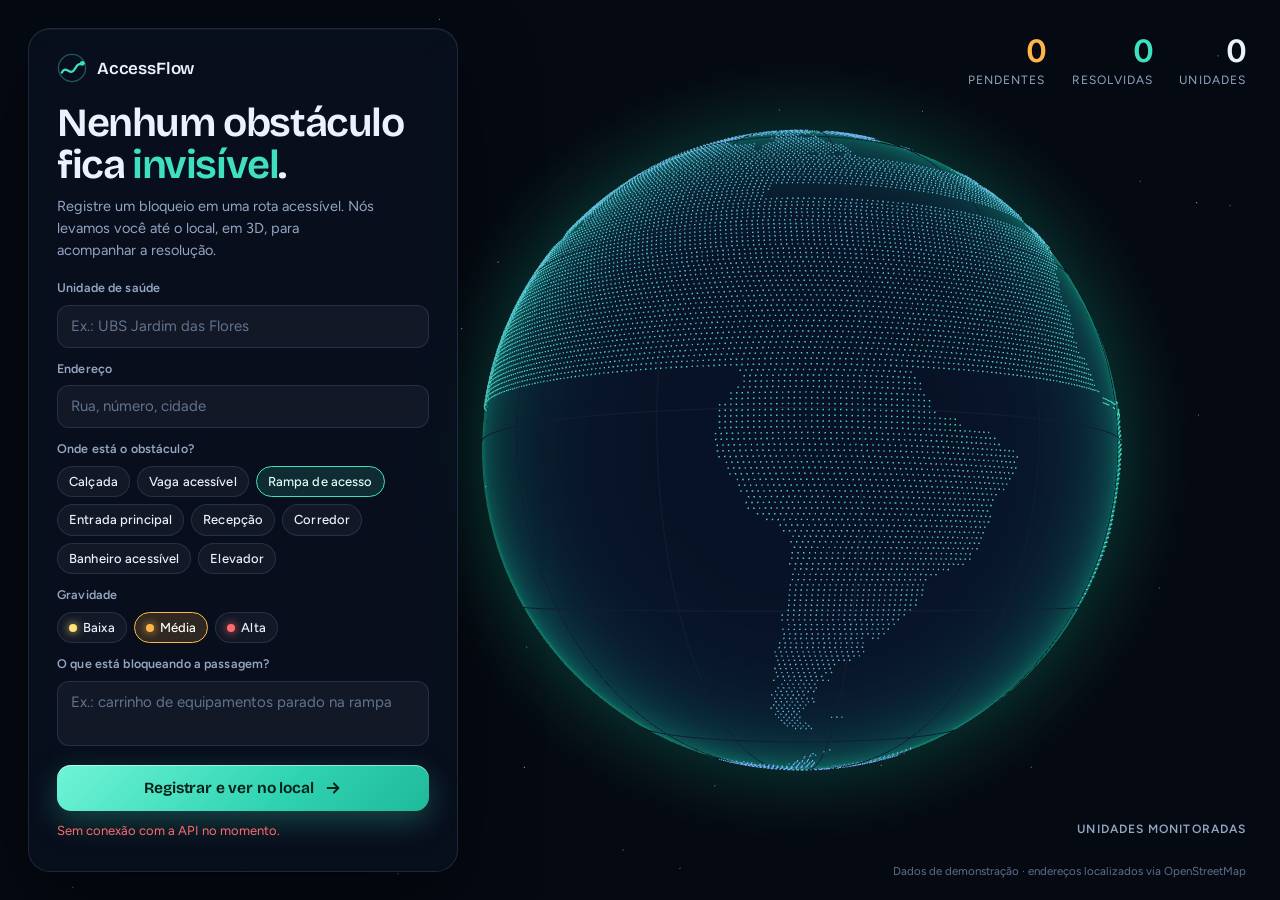
==== frontend/site/index.html @ aca82480 "Frontend 3D: globo com zoom no endereco e gemeo digital do local API ganha endereco, coordenadas, tr" ====
<!doctype html>
<html lang="pt-BR">
<head>
  <meta charset="utf-8">
  <meta name="viewport" content="width=device-width, initial-scale=1">
  <title>AccessFlow · Monitoramento de acessibilidade</title>
  <meta name="description" content="Registre obstáculos em rotas acessíveis de unidades de saúde e acompanhe a resolução em um gêmeo digital 3D.">
  <meta name="theme-color" content="#050912">
  <link rel="icon" href="data:image/svg+xml,%3Csvg xmlns='http://www.w3.org/2000/svg' viewBox='0 0 32 32'%3E%3Crect width='32' height='32' rx='8' fill='%23050912'/%3E%3Cpath d='M5 21c5-9 9 5 14-4s6-3 8-6' fill='none' stroke='%233fe0c0' stroke-width='2.6' stroke-linecap='round'/%3E%3Ccircle cx='27' cy='11' r='2.6' fill='%233fe0c0'/%3E%3C/svg%3E">
  <link rel="preload" href="fonts/bricolage.woff2" as="font" type="font/woff2" crossorigin>
  <link rel="stylesheet" href="styles.css">
</head>
<body>
  <canvas id="gl" aria-hidden="true"></canvas>
  <div id="labels"></div>
  <div id="tip" role="status" hidden></div>
  <div id="veil" aria-live="polite"><p id="veil-text"></p></div>

  <main>
    <!-- ============ VISÃO 1: GLOBO ============ -->
    <section id="view-globe" class="view" aria-label="Registro de ocorrências">
      <div class="panel intake">
        <div class="brand">
          <svg viewBox="0 0 32 32" width="30" height="30" aria-hidden="true">
            <circle cx="16" cy="16" r="14.5" fill="none" stroke="currentColor" stroke-width="1.5" opacity=".35"/>
            <path d="M5 21c5-9 9 5 14-4s6-3 8-6" fill="none" stroke="currentColor" stroke-width="2.4" stroke-linecap="round"/>
            <circle cx="27" cy="11" r="2.6" fill="currentColor"/>
          </svg>
          <span>AccessFlow</span>
        </div>

        <h1>Nenhum obstáculo fica <em>invisível</em>.</h1>
        <p class="lead">Registre um bloqueio em uma rota acessível. Nós levamos você até o local, em 3D, para acompanhar a resolução.</p>

        <form id="form" novalidate>
          <div class="field">
            <label for="f-local">Unidade de saúde</label>
            <input id="f-local" name="local" required maxlength="80" autocomplete="off" placeholder="Ex.: UBS Jardim das Flores" list="locais-conhecidos">
            <datalist id="locais-conhecidos"></datalist>
          </div>
          <div class="field">
            <label for="f-endereco">Endereço</label>
            <input id="f-endereco" name="endereco" required maxlength="160" autocomplete="off" placeholder="Rua, número, cidade">
          </div>

          <fieldset class="field">
            <legend>Onde está o obstáculo?</legend>
            <div class="chips" id="chips-trecho"></div>
          </fieldset>

          <fieldset class="field">
            <legend>Gravidade</legend>
            <div class="chips sev">
              <label><input type="radio" name="gravidade" value="baixa"><span data-sev="baixa">Baixa</span></label>
              <label><input type="radio" name="gravidade" value="media" checked><span data-sev="media">Média</span></label>
              <label><input type="radio" name="gravidade" value="alta"><span data-sev="alta">Alta</span></label>
            </div>
          </fieldset>

          <div class="field">
            <label for="f-desc">O que está bloqueando a passagem?</label>
            <textarea id="f-desc" name="descricao" required maxlength="400" rows="2" placeholder="Ex.: carrinho de equipamentos parado na rampa"></textarea>
          </div>

          <button class="cta" type="submit">
            <span>Registrar e ver no local</span>
            <svg viewBox="0 0 20 20" width="18" height="18" aria-hidden="true"><path d="M4 10h11M11 5l5 5-5 5" fill="none" stroke="currentColor" stroke-width="2" stroke-linecap="round" stroke-linejoin="round"/></svg>
          </button>
          <p id="form-status" role="status" aria-live="polite"></p>
        </form>
      </div>

      <div class="stats" aria-label="Resumo">
        <div><b id="st-pend">0</b><span>pendentes</span></div>
        <div><b id="st-res">0</b><span>resolvidas</span></div>
        <div><b id="st-loc">0</b><span>unidades</span></div>
      </div>

      <nav class="places" aria-label="Unidades monitoradas">
        <h2>Unidades monitoradas</h2>
        <ul id="places-list"></ul>
      </nav>

      <p class="foot">Dados de demonstração · endereços localizados via OpenStreetMap</p>
    </section>

    <!-- ============ VISÃO 2: GÊMEO DIGITAL ============ -->
    <section id="view-twin" class="view" aria-label="Gêmeo digital do local" hidden>
      <header class="twin-top">
        <button id="back" class="ghost" type="button">
          <svg viewBox="0 0 20 20" width="16" height="16" aria-hidden="true"><path d="M16 10H5M9 5l-5 5 5 5" fill="none" stroke="currentColor" stroke-width="2" stroke-linecap="round" stroke-linejoin="round"/></svg>
          Globo
        </button>
        <div class="twin-title">
          <span class="eyebrow">Gêmeo digital</span>
          <h2 id="tw-name"></h2>
          <p id="tw-addr"></p>
        </div>
      </header>

      <aside class="panel twin-side">
        <div class="counters">
          <div class="c-pend"><b id="tw-pend">0</b><span>pendentes</span></div>
          <div class="c-res"><b id="tw-res">0</b><span>resolvidas</span></div>
        </div>
        <div class="route-state" id="tw-route"></div>
        <h3>Ocorrências neste local</h3>
        <ul id="tw-list"></ul>
        <div id="tw-detail" hidden></div>
      </aside>

      <p class="hint">Arraste para girar · role para aproximar · clique em um marcador</p>
    </section>
  </main>

  <noscript><p style="padding:2rem;color:#fff">O AccessFlow precisa de JavaScript para exibir o mapa 3D.</p></noscript>
  <script type="module" src="app.js"></script>
</body>
</html>
---- frontend/site/styles.css ----
@font-face { font-family: "Bricolage"; src: url("fonts/bricolage.woff2") format("woff2"); font-weight: 200 800; font-display: swap; }
@font-face { font-family: "Figtree"; src: url("fonts/figtree.woff2") format("woff2"); font-weight: 300 900; font-display: swap; }

:root {
  --bg: #050912;
  --panel: rgba(10, 17, 32, .74);
  --line: rgba(150, 180, 230, .16);
  --text: #ecf2fb;
  --muted: #93a6c2;
  --teal: #3fe0c0;
  --amber: #ffb648;
  --red: #ff6b6b;
  --yellow: #ffe27a;
  --display: "Bricolage", "Segoe UI", system-ui, sans-serif;
  --body: "Figtree", "Segoe UI", system-ui, sans-serif;
}

* { box-sizing: border-box; }
html, body { height: 100%; margin: 0; }
body { background: var(--bg); color: var(--text); font: 15px/1.5 var(--body); overflow: hidden; -webkit-font-smoothing: antialiased; }
[hidden] { display: none !important; }

#gl { position: fixed; inset: 0; width: 100%; height: 100%; display: block; touch-action: none; cursor: grab; }
#gl.grabbing { cursor: grabbing; }
#gl.pointing { cursor: pointer; }

.view { position: fixed; inset: 0; pointer-events: none; transition: opacity .5s ease; }
.view > * { pointer-events: auto; }
.view.leaving { opacity: 0; }

/* ---------- painel de vidro ---------- */
.panel {
  background: var(--panel);
  border: 1px solid var(--line);
  border-radius: 22px;
  backdrop-filter: blur(18px) saturate(1.3);
  -webkit-backdrop-filter: blur(18px) saturate(1.3);
  box-shadow: 0 30px 80px rgba(0, 0, 0, .45), inset 0 1px 0 rgba(255, 255, 255, .05);
}

.intake {
  position: absolute; left: 28px; top: 28px; bottom: 28px; width: min(430px, calc(100vw - 56px));
  padding: 24px 28px 18px; overflow-y: auto; scrollbar-width: thin; scrollbar-color: var(--line) transparent;
  animation: rise .8s cubic-bezier(.2, .8, .2, 1) both;
}
@keyframes rise { from { opacity: 0; transform: translateY(18px); } }

.brand { display: flex; align-items: center; gap: 10px; color: var(--teal); font: 600 17px var(--display); letter-spacing: -.01em; }
.brand span { color: var(--text); }

h1 { font: 650 clamp(30px, 3.3vw, 40px)/1.04 var(--display); letter-spacing: -.035em; margin: 20px 0 10px; text-wrap: balance; }
h1 em { font-style: normal; color: var(--teal); }
.lead { color: var(--muted); margin: 0 0 18px; max-width: 36ch; font-size: 14.5px; }

.field { border: 0; padding: 0; margin: 0 0 12px; min-width: 0; }
label, legend { display: block; padding: 0; font-size: 12.5px; font-weight: 600; color: var(--muted); margin-bottom: 7px; letter-spacing: .01em; }
input[type=text], input:not([type]), textarea {
  width: 100%; background: rgba(255, 255, 255, .045); border: 1px solid var(--line); border-radius: 12px;
  color: var(--text); font: inherit; padding: 9px 13px; outline: none; resize: none;
  transition: border-color .2s, background .2s, box-shadow .2s;
}
input::placeholder, textarea::placeholder { color: #62748f; }
input:focus-visible, textarea:focus-visible { border-color: var(--teal); background: rgba(63, 224, 192, .06); box-shadow: 0 0 0 3px rgba(63, 224, 192, .18); }
.invalid { border-color: var(--red) !important; }

.chips { display: flex; flex-wrap: wrap; gap: 7px; }
.chips label { margin: 0; cursor: pointer; }
.chips input { position: absolute; opacity: 0; pointer-events: none; }
.chips span {
  display: inline-flex; align-items: center; gap: 6px; padding: 5px 11px; border-radius: 999px; font-size: 13px; font-weight: 500;
  color: var(--text); background: rgba(255, 255, 255, .045); border: 1px solid var(--line); transition: all .18s;
}
.chips label:hover span { border-color: rgba(150, 180, 230, .4); }
.chips input:checked + span { background: rgba(63, 224, 192, .14); border-color: var(--teal); color: #d9fff6; }
.chips input:focus-visible + span { box-shadow: 0 0 0 3px rgba(63, 224, 192, .3); }
.sev span::before { content: ""; width: 8px; height: 8px; border-radius: 50%; background: var(--c); box-shadow: 0 0 10px var(--c); }
[data-sev=baixa] { --c: var(--yellow); } [data-sev=media] { --c: var(--amber); } [data-sev=alta] { --c: var(--red); }
.sev input:checked + span { background: color-mix(in srgb, var(--c) 16%, transparent); border-color: var(--c); color: #fff; }

.cta {
  width: 100%; margin-top: 6px; display: flex; align-items: center; justify-content: center; gap: 10px;
  padding: 14px 18px; border: 0; border-radius: 14px; cursor: pointer;
  font: 650 15.5px var(--display); letter-spacing: -.01em; color: #032019;
  background: linear-gradient(135deg, #6ff5d6, #2fd3b2 60%, #1fb99b);
  box-shadow: 0 10px 30px rgba(63, 224, 192, .28), inset 0 1px 0 rgba(255, 255, 255, .5);
  transition: transform .15s, box-shadow .2s, filter .2s;
}
.cta:hover { transform: translateY(-1px); box-shadow: 0 14px 38px rgba(63, 224, 192, .4), inset 0 1px 0 rgba(255, 255, 255, .5); }
.cta:active { transform: translateY(1px); }
.cta:focus-visible, .ghost:focus-visible, button:focus-visible { outline: 3px solid #fff; outline-offset: 2px; }
.cta[disabled] { filter: saturate(.3) brightness(.8); cursor: progress; }
.cta svg { transition: transform .2s; } .cta:hover svg { transform: translateX(3px); }
#form-status { min-height: 20px; margin: 10px 0 0; font-size: 13px; color: var(--muted); }
#form-status.err { color: var(--red); }

/* ---------- globo: resumo e unidades ---------- */
.stats { position: absolute; top: 34px; right: 34px; display: flex; gap: 26px; animation: rise 1s .15s both; }
.stats div { text-align: right; }
.stats b { display: block; font: 600 34px/1 var(--display); letter-spacing: -.03em; font-variant-numeric: tabular-nums; }
.stats span { font-size: 12px; color: var(--muted); text-transform: uppercase; letter-spacing: .09em; }
.stats div:first-child b { color: var(--amber); } .stats div:nth-child(2) b { color: var(--teal); }

.places { position: absolute; right: 34px; bottom: 54px; width: 270px; animation: rise 1s .3s both; }
.places h2 { font: 600 12px var(--body); color: var(--muted); text-transform: uppercase; letter-spacing: .09em; margin: 0 0 10px; text-align: right; }
.places ul { list-style: none; margin: 0; padding: 0; display: grid; gap: 7px; max-height: 42vh; overflow-y: auto; scrollbar-width: none; }
.places button {
  width: 100%; display: grid; grid-template-columns: 1fr auto; gap: 2px 10px; align-items: center; text-align: left;
  padding: 10px 13px; border-radius: 13px; cursor: pointer; color: var(--text); font: inherit;
  background: rgba(10, 17, 32, .6); border: 1px solid var(--line); backdrop-filter: blur(10px); transition: all .18s;
}
.places button:hover { border-color: var(--teal); transform: translateX(-3px); }
.places .nm { font-weight: 600; white-space: nowrap; overflow: hidden; text-overflow: ellipsis; }
.places .ad { grid-column: 1; font-size: 12px; color: var(--muted); white-space: nowrap; overflow: hidden; text-overflow: ellipsis; }
.places .bd { grid-row: 1 / span 2; grid-column: 2; font: 600 12px var(--body); padding: 3px 9px; border-radius: 999px; }
.bd.pend { background: rgba(255, 182, 72, .16); color: var(--amber); } .bd.ok { background: rgba(63, 224, 192, .14); color: var(--teal); }

.foot { position: absolute; right: 34px; bottom: 20px; margin: 0; font-size: 11.5px; color: #5d6f8a; }

#tip {
  position: fixed; z-index: 5; pointer-events: none; transform: translate(-50%, -140%); white-space: nowrap;
  background: rgba(10, 17, 32, .92); border: 1px solid var(--line); border-radius: 10px; padding: 6px 11px; font-size: 13px; font-weight: 600;
}

/* ---------- transição ---------- */
#veil { position: fixed; inset: 0; z-index: 20; display: grid; place-items: center; pointer-events: none; opacity: 0; transition: opacity .55s ease;
  background: radial-gradient(circle at 50% 50%, rgba(63, 224, 192, .18), transparent 55%), #050912; }
#veil.on { opacity: 1; }
#veil p { font: 600 clamp(20px, 3vw, 30px) var(--display); letter-spacing: -.02em; text-align: center; padding: 0 24px; }
#veil p small { display: block; margin-top: 8px; font: 500 14px var(--body); color: var(--muted); letter-spacing: 0; }

/* ---------- gêmeo digital ---------- */
.twin-top::before { content: ""; position: absolute; inset: -40px -120px -50px -40px; z-index: -1; background: radial-gradient(ellipse at 30% 40%, rgba(5, 9, 18, .8), transparent 70%); pointer-events: none; }
.twin-top { position: absolute; top: 26px; left: 28px; display: flex; align-items: flex-start; gap: 18px; }
.ghost {
  display: inline-flex; align-items: center; gap: 8px; padding: 10px 15px; border-radius: 12px; cursor: pointer;
  color: var(--text); font: 600 14px var(--body); background: var(--panel); border: 1px solid var(--line); backdrop-filter: blur(12px); transition: border-color .2s;
}
.ghost:hover { border-color: var(--teal); }
.eyebrow { font-size: 11.5px; font-weight: 700; color: var(--teal); text-transform: uppercase; letter-spacing: .14em; }
.twin-title h2 { font: 650 clamp(24px, 2.6vw, 34px)/1.05 var(--display); letter-spacing: -.03em; margin: 3px 0 4px; text-shadow: 0 2px 20px #050912; }
.twin-title p { margin: 0; color: var(--muted); font-size: 14px; text-shadow: 0 1px 10px #050912; }

.twin-side { position: absolute; right: 28px; top: 28px; bottom: 28px; width: min(360px, calc(100vw - 56px)); padding: 22px; overflow-y: auto; scrollbar-width: thin; scrollbar-color: var(--line) transparent; }
.counters { display: grid; grid-template-columns: 1fr 1fr; gap: 10px; }
.counters div { padding: 13px 15px; border-radius: 14px; border: 1px solid var(--line); background: rgba(255, 255, 255, .03); }
.counters b { display: block; font: 600 32px/1 var(--display); letter-spacing: -.03em; }
.counters span { font-size: 12px; color: var(--muted); }
.c-pend b { color: var(--amber); } .c-res b { color: var(--teal); }

.route-state { margin: 12px 0 20px; padding: 10px 13px; border-radius: 12px; font-size: 13.5px; font-weight: 600; display: flex; gap: 9px; align-items: center; }
.route-state::before { content: ""; width: 9px; height: 9px; border-radius: 50%; background: currentColor; box-shadow: 0 0 12px currentColor; flex: none; }
.route-state.blocked { color: var(--amber); background: rgba(255, 182, 72, .1); } .route-state.free { color: var(--teal); background: rgba(63, 224, 192, .1); }

.twin-side h3 { font: 600 12px var(--body); color: var(--muted); text-transform: uppercase; letter-spacing: .09em; margin: 0 0 10px; }
#tw-list { list-style: none; margin: 0; padding: 0; display: grid; gap: 8px; }
#tw-list button {
  width: 100%; text-align: left; display: grid; grid-template-columns: auto 1fr; gap: 3px 11px; align-items: center; padding: 11px 13px; border-radius: 13px;
  cursor: pointer; color: var(--text); font: inherit; background: rgba(255, 255, 255, .03); border: 1px solid var(--line); transition: all .18s;
}
#tw-list button:hover { border-color: rgba(150, 180, 230, .45); }
#tw-list button[aria-pressed=true] { border-color: var(--c); background: color-mix(in srgb, var(--c) 10%, transparent); }
#tw-list .dot { grid-row: 1 / span 2; width: 11px; height: 11px; border-radius: 50%; background: var(--c); box-shadow: 0 0 12px var(--c); }
#tw-list .z { font-weight: 650; } #tw-list .d { grid-column: 2; font-size: 13px; color: var(--muted); display: -webkit-box; -webkit-line-clamp: 1; -webkit-box-orient: vertical; overflow: hidden; }
#tw-list .done .z { text-decoration: line-through; text-decoration-color: rgba(63, 224, 192, .6); }

#tw-detail { margin-top: 16px; padding: 16px; border-radius: 16px; border: 1px solid var(--c, var(--line)); background: color-mix(in srgb, var(--c, #fff) 7%, transparent); animation: rise .35s both; }
#tw-detail h4 { font: 650 19px/1.15 var(--display); letter-spacing: -.02em; margin: 0 0 4px; }
#tw-detail .desc { margin: 0 0 14px; }
#tw-detail dl { display: grid; grid-template-columns: auto 1fr; gap: 6px 14px; margin: 0 0 14px; font-size: 13.5px; }
#tw-detail dt { color: var(--muted); } #tw-detail dd { margin: 0; font-weight: 600; }
.tag { display: inline-flex; align-items: center; gap: 6px; padding: 2px 9px; border-radius: 999px; font-size: 12px; font-weight: 700; background: color-mix(in srgb, var(--c) 18%, transparent); color: var(--c); }
.resolve { width: 100%; padding: 11px; border-radius: 12px; border: 1px solid var(--teal); background: rgba(63, 224, 192, .12); color: #d9fff6; font: 650 14px var(--display); cursor: pointer; transition: background .2s; }
.resolve:hover { background: rgba(63, 224, 192, .24); }

.hint { position: absolute; left: 28px; bottom: 20px; margin: 0; font-size: 12.5px; color: var(--muted); text-shadow: 0 1px 8px #050912; }

/* rótulos projetados sobre a cena 3D */
#labels { position: fixed; inset: 0; pointer-events: none; z-index: 3; overflow: hidden; }
#labels button {
  position: absolute; left: 0; top: 0; pointer-events: auto; cursor: pointer; white-space: nowrap; will-change: transform;
  display: inline-flex; align-items: center; gap: 7px; padding: 5px 11px 5px 8px; border-radius: 999px;
  font: 650 12.5px var(--body); color: #fff; background: rgba(8, 14, 28, .86); border: 1.5px solid var(--c); box-shadow: 0 6px 20px rgba(0, 0, 0, .5), 0 0 18px color-mix(in srgb, var(--c) 40%, transparent);
  transition: background .2s, opacity .3s;
}
#labels button::before { content: ""; width: 8px; height: 8px; border-radius: 50%; background: var(--c); }
#labels button.sel { background: var(--c); color: #06101d; } #labels button.sel::before { background: #06101d; }
#labels .zone { position: absolute; left: 0; top: 0; font: 700 10.5px var(--body); letter-spacing: .12em; text-transform: uppercase; color: rgba(205, 222, 248, .8); text-shadow: 0 1px 6px #050912, 0 0 2px #050912; transition: opacity .3s; white-space: nowrap; will-change: transform; }

/* ---------- telas pequenas ---------- */
@media (max-width: 860px) {
  body { overflow: auto; }
  .intake { position: relative; left: auto; top: auto; bottom: auto; margin: 46vh 14px 14px; width: auto; }
  #view-globe { position: absolute; overflow-y: auto; height: 100%; }
  .stats { top: 18px; right: 18px; gap: 16px; } .stats b { font-size: 24px; }
  .places { position: relative; right: auto; bottom: auto; width: auto; margin: 0 14px 14px; } .places h2 { text-align: left; }
  .foot { position: relative; right: auto; bottom: auto; padding: 0 14px 20px; }
  .twin-top { top: 14px; left: 14px; flex-direction: column; gap: 10px; }
  .twin-side { top: auto; left: 10px; right: 10px; bottom: 10px; width: auto; max-height: 44vh; }
  .hint { display: none; }
}

@media (prefers-reduced-motion: reduce) {
  *, *::before, *::after { animation-duration: .01ms !important; transition-duration: .01ms !important; }
}
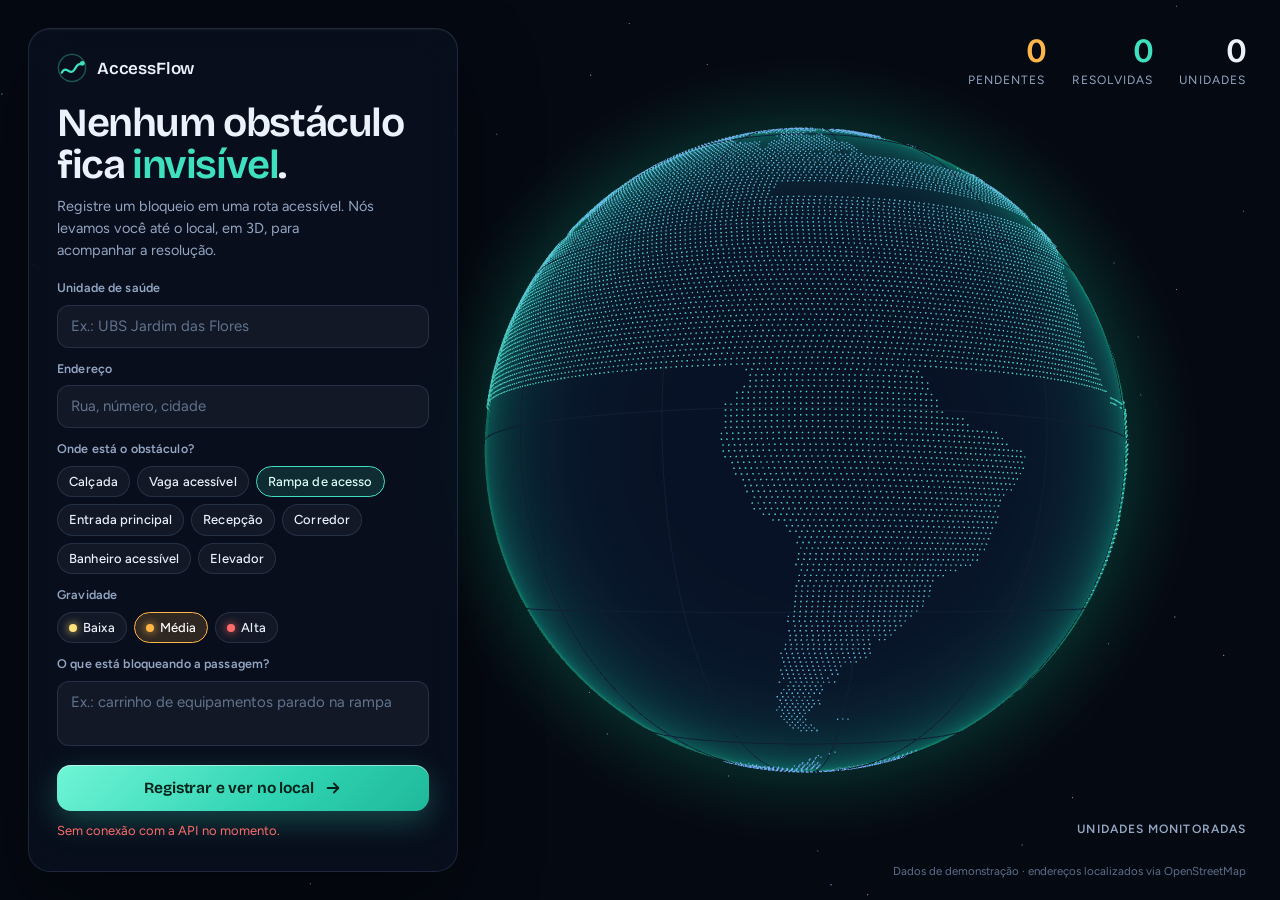
==== commit e16075ea: "Favicon em arquivo (Semgrep) e reinicio do frontend no deploy Co-Authored-By: Claude Fable 5.2 <nore" ====
--- a/frontend/site/index.html
+++ b/frontend/site/index.html
@@ -6,7 +6,7 @@
   <title>AccessFlow · Monitoramento de acessibilidade</title>
   <meta name="description" content="Registre obstáculos em rotas acessíveis de unidades de saúde e acompanhe a resolução em um gêmeo digital 3D.">
   <meta name="theme-color" content="#050912">
-  <link rel="icon" href="data:image/svg+xml,%3Csvg xmlns='http://www.w3.org/2000/svg' viewBox='0 0 32 32'%3E%3Crect width='32' height='32' rx='8' fill='%23050912'/%3E%3Cpath d='M5 21c5-9 9 5 14-4s6-3 8-6' fill='none' stroke='%233fe0c0' stroke-width='2.6' stroke-linecap='round'/%3E%3Ccircle cx='27' cy='11' r='2.6' fill='%233fe0c0'/%3E%3C/svg%3E">
+  <link rel="icon" href="favicon.svg" type="image/svg+xml">
   <link rel="preload" href="fonts/bricolage.woff2" as="font" type="font/woff2" crossorigin>
   <link rel="stylesheet" href="styles.css">
 </head>
